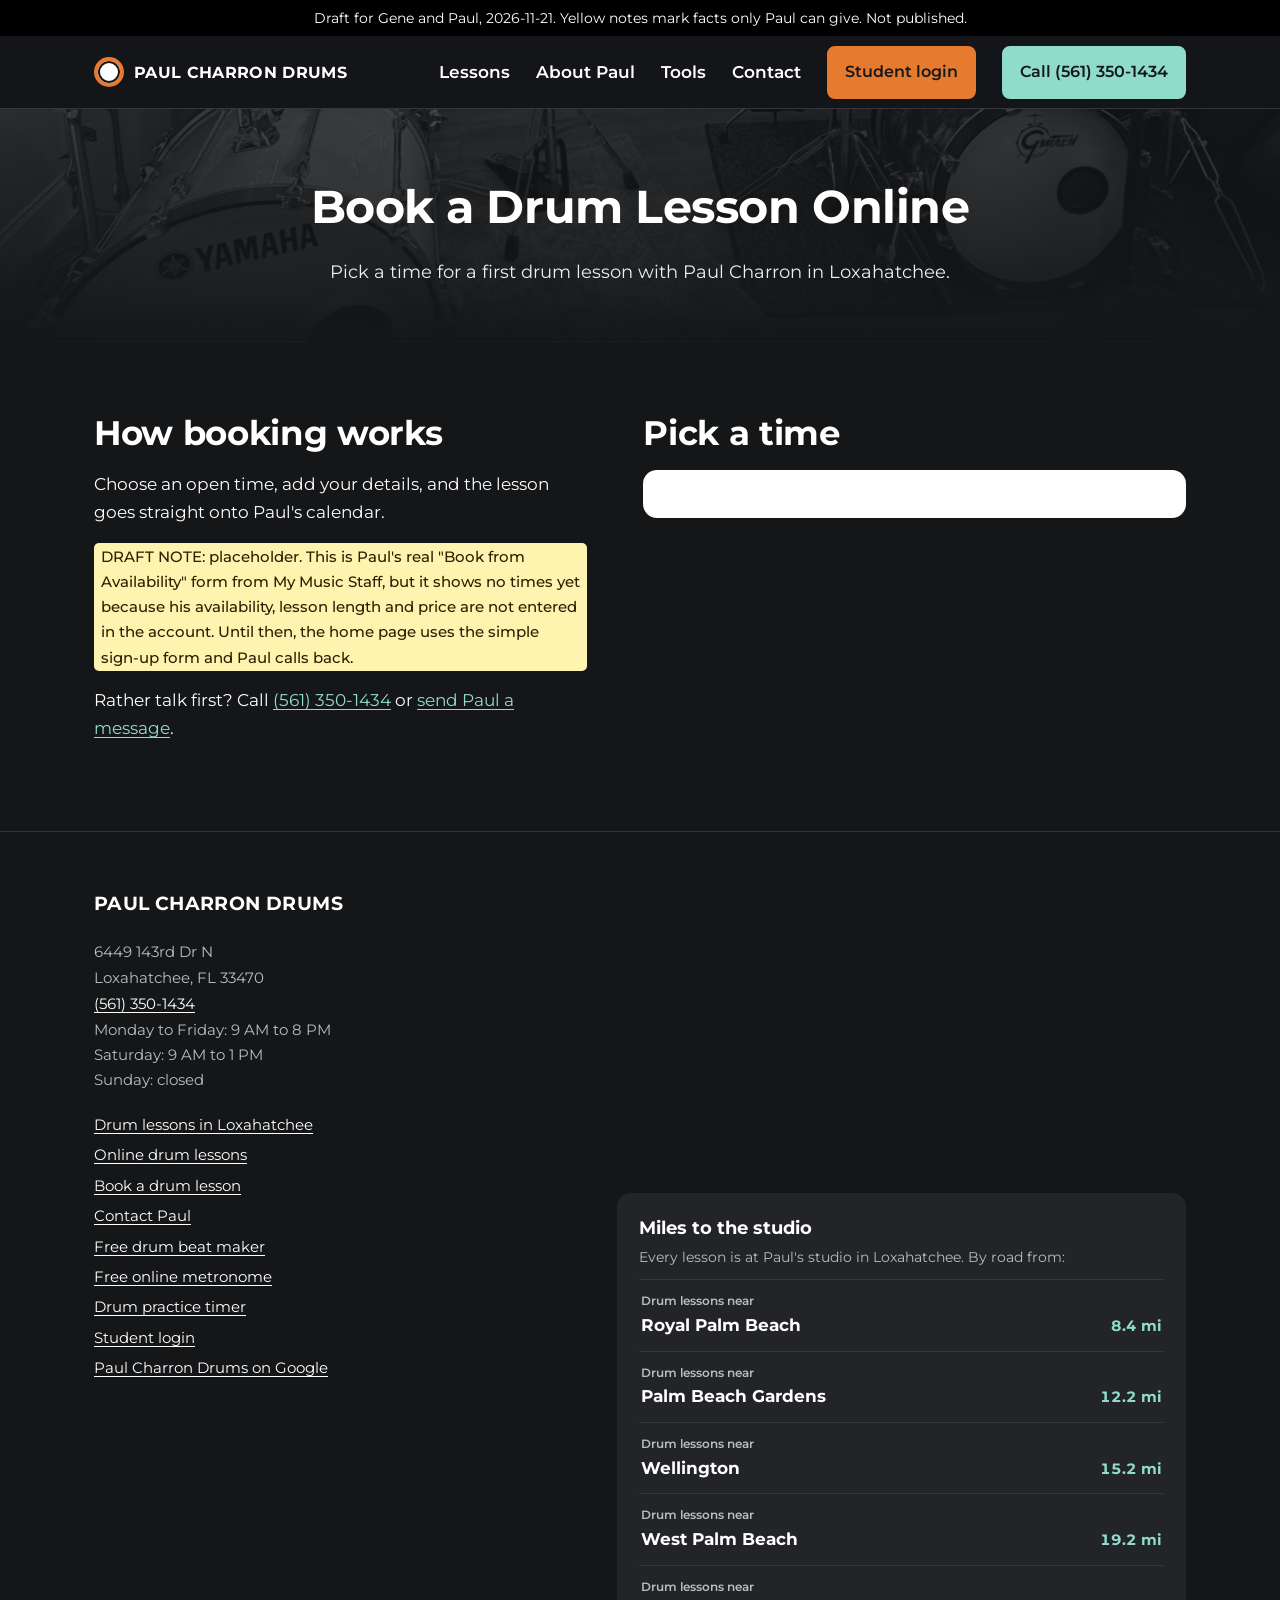
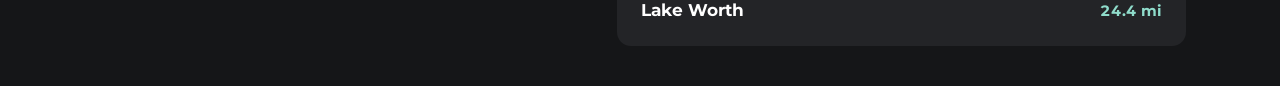
==== book.html @ b133521c "Plain lessons section and steps: no glow, flat icons, thin dividers Co-Authored-By: Claude Fable 5.2" ====
<!doctype html>
<html lang="en">
<head>
<meta charset="utf-8">
<meta name="viewport" content="width=device-width, initial-scale=1">
<!-- DRAFT: remove this noindex line when the page is approved and published -->
<meta name="robots" content="noindex, nofollow">
<title>Book a Drum Lesson Online | Paul Charron Drums</title>
<meta name="description" content="Book a first drum lesson with Paul Charron in Loxahatchee, FL.">
<link rel="preconnect" href="https://fonts.googleapis.com">
<link rel="preconnect" href="https://fonts.gstatic.com" crossorigin>
<link href="https://fonts.googleapis.com/css2?family=Montserrat:wght@400;500;600;700&display=swap" rel="stylesheet">
<link rel="stylesheet" href="styles.css?v=40">
</head>
<body>

<div class="draft-bar">Draft for Gene and Paul, 2026-11-21. Yellow notes mark facts only Paul can give. Not published.</div>

<a class="skip" href="#top">Skip to the page content</a>

<header class="site-header">
  <div class="wrap">
    <a class="brand" href="index.html">Paul Charron Drums</a>
    <button class="menu-toggle" type="button" aria-expanded="false" aria-controls="site-nav">Menu</button>
    <nav class="nav" id="site-nav" aria-label="Main">
      <a href="index.html#lessons">Lessons</a>
      <a href="index.html#about">About Paul</a>
      <a href="index.html#tools">Tools</a>
      <a href="contact.html">Contact</a>
      <a class="btn small login" href="student-login.html">Student login</a>
      <a class="btn small" href="tel:+15613501434">Call (561) 350-1434</a>
    </nav>
  </div>
</header>

<main id="top">

<section class="page-head">
  <div class="wrap">
    <h1>Book a Drum Lesson Online</h1>
    <p>Pick a time for a first drum lesson with Paul Charron in Loxahatchee.</p>
  </div>
</section>

<section>
  <div class="wrap two-col">
    <div>
      <h2>How booking works</h2>
      <p>Choose an open time, add your details, and the lesson goes straight onto Paul's calendar.</p>
      <p class="needs">DRAFT NOTE: placeholder. This is Paul's real "Book from Availability" form from My Music Staff, but it shows no times yet because his availability, lesson length and price are not entered in the account. Until then, the home page uses the simple sign-up form and Paul calls back.</p>
      <p>Rather talk first? Call <a href="tel:+15613501434">(561) 350-1434</a> or <a href="contact.html">send Paul a message</a>.</p>
    </div>
    <div>
      <h2>Pick a time</h2>
      <div class="panel">
        <script src="https://app.mymusicstaff.com/Widget/v4/Widget.ashx?settings=eyJTY2hvb2xJRCI6InNjaF9rdFpKaiIsIldlYnNpdGVJRCI6Indic190eWhKYiIsIldlYnNpdGVCbG9ja0lEIjoid2JiX3psV3lISjIifQ=="></script>
      </div>
    </div>
  </div>
</section>

</main>

<footer class="site-footer">
  <div class="wrap">
    <div>
      <p class="footer-brand">Paul Charron Drums</p>
      <address>
        6449 143rd Dr N<br>
        Loxahatchee, FL 33470<br>
        <a href="tel:+15613501434">(561) 350-1434</a>
      </address>
      <p>Monday to Friday: 9 AM to 8 PM<br>Saturday: 9 AM to 1 PM<br>Sunday: closed</p>
      <ul class="footer-links">
        <li><a href="index.html">Drum lessons in Loxahatchee</a></li>
        <li><a href="online-drum-lessons.html">Online drum lessons</a></li>
        <li><a href="index.html#book">Book a drum lesson</a></li>
        <li><a href="contact.html">Contact Paul</a></li>
        <li><a href="drum-beat-maker.html">Free drum beat maker</a></li>
        <li><a href="metronome.html">Free online metronome</a></li>
        <li><a href="practice-timer.html">Drum practice timer</a></li>
        <li><a href="student-login.html">Student login</a></li>
        <li><a href="https://www.google.com/maps/place/?q=place_id:ChIJOVCGmioh2YgREIuvyYdA8Hk">Paul Charron Drums on Google</a></li>
      </ul>
    </div>
    <div>
      <iframe title="Map showing Paul Charron Drums in Loxahatchee, FL" loading="lazy"
              src="https://www.google.com/maps?q=Paul+Charron+Drums+6449+143rd+Dr+N+Loxahatchee+FL+33470&output=embed"></iframe>
      <div class="miles-board">
        <p class="miles-head">Miles to the studio</p>
        <p class="miles-sub">Every lesson is at Paul's studio in Loxahatchee. By road from:</p>
        <ul>
          <li><a href="drum-lessons-royal-palm-beach-fl.html"><span class="pre">Drum lessons near</span><strong>Royal Palm Beach</strong><em>8.4 mi</em></a></li>
          <li><a href="drum-lessons-palm-beach-gardens-fl.html"><span class="pre">Drum lessons near</span><strong>Palm Beach Gardens</strong><em>12.2 mi</em></a></li>
          <li><a href="drum-lessons-wellington-fl.html"><span class="pre">Drum lessons near</span><strong>Wellington</strong><em>15.2 mi</em></a></li>
          <li><a href="drum-lessons-west-palm-beach-fl.html"><span class="pre">Drum lessons near</span><strong>West Palm Beach</strong><em>19.2 mi</em></a></li>
          <li><a href="drum-lessons-lake-worth-fl.html"><span class="pre">Drum lessons near</span><strong>Lake Worth</strong><em>24.4 mi</em></a></li>
        </ul>
      </div>
    </div>
  </div>
</footer>

<div class="mobile-bar">
  <a href="tel:+15613501434">Call</a>
  <a href="sms:+15613501434?&body=Hi%20Paul%2C%20I%27d%20like%20to%20book%20a%20drum%20lesson.">Text</a>
  <a class="primary" href="index.html#book">Book</a>
</div>

<script src="site.js?v=3"></script>
</body>
</html>
---- styles.css ----
/* Paul Charron Drums. Look 4, 2026-11-21: modeled on the style of mikeslessons.com, which Paul likes.
   Dark charcoal page, white Montserrat type, centered hero over a faded black and white photo,
   teal rounded buttons, a white-framed photo, dark cards and white inset panels.
   Style only: no text, logo, icon or image is taken from that site.
   Earlier looks: styles-nashville-2026-11-21.css, styles-seafoam-2026-11-21.css. */

:root {
  --bg: #151618;
  --panel: #1c1d20;
  --card: #232427;
  --line: #34363b;
  --text: #ffffff;
  --muted: #b9bcc2;
  --teal: #1f8570;
  --teal-bright: #35b497;
  --teal-dark: #176a59;
  --blue: #2f6fdd;
  --amber: #e2a829;
  --ink: #16181b;
  --needs: #fff3b0;
  --wrap: 1140px;
  --font: "Montserrat", "Segoe UI", system-ui, sans-serif;
  --check: url("data:image/svg+xml,%3Csvg xmlns='http://www.w3.org/2000/svg' width='22' height='22' viewBox='0 0 22 22'%3E%3Ccircle cx='11' cy='11' r='11' fill='%2335b497'/%3E%3Cpath d='M6 11.4l3.2 3.2L16 7.8' fill='none' stroke='%23fff' stroke-width='2.4' stroke-linecap='round' stroke-linejoin='round'/%3E%3C/svg%3E");
  --star: url("data:image/svg+xml,%3Csvg xmlns='http://www.w3.org/2000/svg' width='22' height='20' viewBox='0 0 22 20'%3E%3Cpath fill='%23e2a829' d='M11 .8l3.1 6.4 6.9 1-5 4.9 1.2 7L11 16.8l-6.2 3.3L6 13.1 1 8.2l6.9-1z'/%3E%3C/svg%3E");
}

* { box-sizing: border-box; }

html { scroll-behavior: smooth; }
@media (prefers-reduced-motion: reduce) { html { scroll-behavior: auto; } }

body {
  margin: 0;
  background: var(--bg);
  color: var(--text);
  font-family: var(--font);
  font-size: 17px;
  line-height: 1.65;
}

::selection { background: var(--teal-bright); color: var(--ink); }

img { max-width: 100%; height: auto; display: block; }

a { color: var(--teal-bright); text-underline-offset: 0.18em; }
a:hover { color: #fff; }

h1, h2, h3 { font-family: var(--font); font-weight: 700; line-height: 1.15; margin: 0 0 0.5em; letter-spacing: -0.01em; text-wrap: balance; }
h1 { font-size: clamp(2.2rem, 5.4vw, 3.6rem); }
h1 span { display: inline; }
h2 { font-size: clamp(1.6rem, 3.2vw, 2.1rem); }
h3 { font-size: 1.25rem; }

p { margin: 0 0 1em; }

.wrap { max-width: var(--wrap); margin: 0 auto; padding: 0 24px; }

section { padding: 72px 0; }
section > .wrap > h2 { text-align: center; }

.draft-bar { background: #000; color: #fff; font-size: 0.85rem; padding: 7px 20px; text-align: center; }

.needs {
  background: var(--needs);
  color: #2a2200;
  padding: 1px 7px;
  border-radius: 5px;
  font-size: 0.9em;
  font-weight: 500;
}

/* Header */
.site-header { background: rgba(21, 22, 24, 0.96); position: sticky; top: 0; z-index: 10; border-bottom: 1px solid var(--line); }
.site-header .wrap { display: flex; align-items: center; justify-content: space-between; gap: 16px; min-height: 72px; }
.brand { font-weight: 700; font-size: 1.2rem; letter-spacing: 0.02em; text-transform: uppercase; color: #fff; text-decoration: none; display: inline-flex; align-items: center; gap: 10px; }
.brand::before {
  content: "";
  width: 22px;
  height: 22px;
  flex: none;
  background: radial-gradient(circle, #fff 0 2.6px, transparent 3px) 0 0 / 8px 8px;
}
.brand:hover { color: #fff; }
.nav { display: flex; gap: 22px; align-items: center; }
.nav a { color: #fff; text-decoration: none; font-weight: 600; font-size: 0.95rem; }
.nav a:not(.btn):hover { color: var(--teal-bright); }
.nav a, .brand { white-space: nowrap; }

.btn {
  display: inline-block;
  background: var(--teal);
  color: #fff;
  font-family: var(--font);
  font-weight: 700;
  text-decoration: none;
  padding: 15px 30px;
  border-radius: 999px;
  border: 2px solid var(--teal);
  font-size: 1rem;
  cursor: pointer;
  transition: background 0.15s, border-color 0.15s, color 0.15s;
}
.btn:hover { background: var(--teal-dark); border-color: var(--teal-dark); color: #fff; }
.btn.ghost { background: transparent; border-color: #fff; color: #fff; }
.btn.ghost:hover { background: #fff; color: var(--ink); }
.btn.small { padding: 10px 20px; font-size: 0.92rem; }
.nav a.btn { border-radius: 8px; }

/* Hero: centered, over a faded black and white photo of the lesson room */
.hero, .page-head {
  background-color: var(--bg);
  background-image:
    linear-gradient(rgba(21, 22, 24, 0.8), rgba(21, 22, 24, 0.9) 60%, var(--bg)),
    url("img/drum-studio-two-kits-loxahatchee-1400.webp");
  background-size: cover;
  background-position: center;
  background-blend-mode: normal, luminosity;
  text-align: center;
}
.hero { padding: 72px 0 0; }
.hero .wrap { display: grid; grid-template-columns: 1fr; justify-items: center; }
.hero h1 { max-width: 14em; margin-inline: auto; }
.hero p.lead { font-size: 1.12rem; max-width: 40em; margin: 0 auto; color: #eceef1; }
.hero-badges {
  list-style: none;
  display: inline-flex;
  flex-wrap: wrap;
  justify-content: center;
  gap: 6px 26px;
  margin: 28px auto 0;
  padding: 12px 28px;
  border: 1px solid var(--teal-bright);
  border-radius: 999px;
  background: rgba(31, 133, 112, 0.14);
  font-size: 0.95rem;
  font-weight: 600;
}
.hero-badges li { display: inline-flex; align-items: center; gap: 8px; }
.hero-badges li::before { content: ""; width: 18px; height: 18px; background: var(--check) center / contain no-repeat; flex: none; }
.hero-actions { display: flex; flex-wrap: wrap; justify-content: center; gap: 12px; margin: 30px 0 14px; }
.hero-note { font-size: 0.95rem; margin: 0; color: var(--muted); }
.hero-photo { position: relative; margin: 48px auto 0; width: min(100%, 940px); }
.hero-photo img {
  width: 100%;
  aspect-ratio: 16 / 9;
  object-fit: cover;
  object-position: center 50%;
  border: 6px solid #fff;
  border-radius: 18px;
}
.hero-review {
  position: absolute;
  right: -40px;
  bottom: -30px;
  max-width: 330px;
  text-align: left;
  background: var(--card);
  border: 3px solid #fff;
  border-radius: 16px;
  padding: 16px 18px;
  font-size: 0.92rem;
  line-height: 1.5;
}
.hero-review p { margin: 8px 0; }

.stars { font-size: 0; width: 110px; height: 20px; background: var(--star) repeat-x; }
.who { color: var(--muted); font-size: 0.88rem; font-weight: 600; }

/* Answer block */
.answer { padding-top: 110px; }
.answer .wrap { display: grid; grid-template-columns: 1.05fr 1fr; gap: 56px; align-items: start; }
.answer h2 { text-align: left; }
.answer ul { margin: 0; padding: 0; list-style: none; }
.answer li { padding: 10px 0 10px 36px; background: var(--check) 0 13px / 22px 22px no-repeat; }

/* Beat machine, framed like a screen */
.beat .wrap { display: grid; grid-template-columns: 0.8fr 1.5fr; gap: 56px; align-items: center; }
.beat h2 { text-align: left; }
.beat .wrap > div:last-child { background: var(--card); border: 4px solid #fff; border-radius: 16px; padding: 26px; }
.beat-rows { display: grid; gap: 10px; }
.beat-row { display: grid; grid-template-columns: 66px 1fr; align-items: center; gap: 12px; }
.beat-row > span { font-weight: 600; font-size: 0.9rem; }
.beat-steps { display: grid; grid-template-columns: repeat(16, 1fr); gap: 5px; }
.beat-steps button { height: 46px; border: 0; border-radius: 6px; background: rgba(255, 255, 255, 0.09); cursor: pointer; padding: 0; }
.beat-steps button:nth-child(4n + 1) { background: rgba(255, 255, 255, 0.2); }
.beat-steps button:hover { background: rgba(255, 255, 255, 0.32); }
.beat-row[data-voice="hat"] button[aria-pressed="true"] { background: var(--amber); }
.beat-row[data-voice="snare"] button[aria-pressed="true"] { background: var(--teal-bright); }
.beat-row[data-voice="kick"] button[aria-pressed="true"] { background: #5b8def; }
.beat-steps button.now { box-shadow: 0 0 0 3px #fff; }
.beat-steps button:focus-visible { outline: 3px solid #fff; outline-offset: 2px; }
.beat-controls { display: flex; flex-wrap: wrap; align-items: center; gap: 18px; margin-top: 20px; }
.beat-controls .btn { min-width: 120px; }
.beat-controls label { display: flex; align-items: center; gap: 10px; font-weight: 600; font-size: 0.95rem; }
.beat-controls input[type="range"] { accent-color: var(--teal-bright); width: 150px; }
.beat-controls output { font-variant-numeric: tabular-nums; min-width: 4.5em; }

/* Two ways: dark cards */
.ways { display: grid; grid-template-columns: 1fr 1fr; gap: 24px; margin-top: 36px; }
.way { background: var(--card); border-radius: 12px; padding: 28px; display: flex; flex-direction: column; align-items: flex-start; }
.way img { border-radius: 10px; aspect-ratio: 16 / 9; object-fit: cover; object-position: center 62%; width: 100%; margin-bottom: 22px; }
.way .btn { margin-top: auto; }
.way.online .btn { margin-top: 12px; }

/* Steps: outlined number tiles */
.steps { list-style: none; padding: 0; margin: 40px 0 0; display: grid; grid-template-columns: repeat(3, 1fr); gap: 40px; counter-reset: step; }
.steps li { counter-increment: step; }
.steps li::before {
  content: counter(step);
  display: grid;
  place-items: center;
  width: 68px;
  height: 68px;
  border: 2px solid #5b8def;
  border-radius: 12px;
  background: rgba(91, 141, 239, 0.12);
  font-weight: 700;
  font-size: 1.7rem;
  margin-bottom: 22px;
}
.steps li:nth-child(2)::before { border-color: var(--teal-bright); background: rgba(53, 180, 151, 0.12); }
.steps li:nth-child(3)::before { border-color: var(--amber); background: rgba(226, 168, 41, 0.12); }
.steps h3 { font-weight: 500; font-size: 1.4rem; }
.steps p { color: #dfe1e5; font-size: 0.98rem; }

/* Studio and booking: white inset panels */
.studio, .book { padding: 24px; }
.studio > .wrap, .book > .wrap {
  max-width: 1320px;
  background: #fff;
  color: var(--ink);
  border-radius: 14px;
  padding: 64px 56px;
}
.studio a, .book a { color: var(--teal-dark); }
.studio a:hover, .book a:hover { color: var(--ink); }
.studio-grid { display: grid; grid-template-columns: 0.9fr 1.2fr; gap: 56px; align-items: start; }
.studio h2, .book h2 { font-weight: 500; font-size: clamp(1.8rem, 3.4vw, 2.4rem); }
.photo-row { display: grid; grid-template-columns: 1fr 1fr; gap: 14px; }
.photo-row img { border-radius: 14px; aspect-ratio: 3 / 4; object-fit: cover; width: 100%; }
.photo-row img.wide { grid-column: 1 / -1; aspect-ratio: 16 / 11; object-position: center 60%; }

.book .wrap { display: grid; grid-template-columns: 1fr 1fr; gap: 56px; align-items: start; }
.book a.btn { color: #fff; }
.book-form { background: #fff; color: var(--ink); border: 2px solid var(--ink); border-radius: 12px; padding: 22px; }
.form-note { font-size: 0.9rem; color: #555; margin-top: 12px; }

/* About */
.about .wrap { max-width: 860px; }
.about h2 { text-align: center; }
.about p { color: #eceef1; }
blockquote { margin: 26px 0; padding: 26px 28px; background: var(--card); border: 3px solid #fff; border-radius: 16px; font-size: 1.08rem; line-height: 1.55; }
blockquote footer { color: var(--muted); font-size: 0.9rem; font-weight: 600; margin-top: 12px; }

/* Reviews */
.review-grid { columns: 3; column-gap: 22px; margin: 36px 0 28px; }
.review { break-inside: avoid; background: var(--card); border-radius: 12px; padding: 24px; margin: 0 0 22px; font-size: 0.98rem; }
.review p { margin: 12px 0 14px; }
.reviews .wrap > p { text-align: center; }
/* Sliding reviews (Gene, 2026-11-22): swipe, arrow buttons, slow auto-advance when motion is allowed */
.review-slider { display: flex; gap: 22px; overflow-x: auto; scroll-snap-type: x mandatory; margin: 36px 0 18px; padding: 2px 2px 6px; scrollbar-width: none; overscroll-behavior-x: contain; }
.review-slider::-webkit-scrollbar { display: none; }
.review-slider:focus-visible { outline: 2px solid var(--teal); outline-offset: 4px; border-radius: 12px; }
.review-slider .review { flex: 0 0 calc((100% - 44px) / 3); scroll-snap-align: start; margin: 0; }
.slider-nav { display: flex; justify-content: center; gap: 12px; margin: 0 0 22px; }
.slider-btn { width: 46px; height: 46px; border-radius: 50%; border: 2px solid var(--teal); background: transparent; color: var(--teal); cursor: pointer; display: grid; place-items: center; padding: 0; }
.slider-btn svg { width: 22px; height: 22px; fill: none; stroke: currentColor; stroke-width: 2.6; stroke-linecap: round; stroke-linejoin: round; }
.slider-btn:hover, .slider-btn:focus-visible { background: var(--teal); color: var(--ink); }
@media (max-width: 1000px) { .review-slider .review { flex-basis: calc((100% - 22px) / 2); } }
@media (max-width: 640px) { .review-slider { gap: 14px; } .review-slider .review { flex-basis: 86%; } }
.two-col > div > .review, .wrap > .review { max-width: 760px; }

/* FAQ: a dark panel of cards */
.faq .wrap { max-width: 1040px; background: var(--panel); border-radius: 14px; padding: 36px 28px; }
.faq h2 { font-size: 1.25rem; margin-bottom: 22px; }
details { background: var(--card); border-radius: 10px; padding: 0 22px; margin-bottom: 12px; }
summary { font-weight: 700; font-size: 1.02rem; cursor: pointer; padding: 18px 40px 18px 0; list-style: none; position: relative; }
summary::-webkit-details-marker { display: none; }
summary::before, summary::after { content: ""; position: absolute; right: 2px; top: 50%; width: 16px; height: 3px; margin-top: -1px; background: var(--teal-bright); border-radius: 2px; }
summary::after { transform: rotate(90deg); }
details[open] summary::after { transform: none; }
details p { margin: 0; padding: 0 0 18px; color: #dfe1e5; font-size: 0.96rem; }

/* Areas */
#areas .wrap > p { text-align: center; color: var(--muted); }
.area-links { list-style: none; padding: 0; margin: 30px auto 0; max-width: 860px; display: grid; gap: 12px; }
.area-links a {
  display: flex;
  justify-content: space-between;
  align-items: baseline;
  gap: 20px;
  padding: 18px 22px;
  background: var(--card);
  border-radius: 10px;
  color: #fff;
  font-weight: 700;
  font-size: 1.08rem;
  text-decoration: none;
}
.area-links a span { font-weight: 500; font-size: 0.95rem; color: var(--muted); white-space: nowrap; font-variant-numeric: tabular-nums; }
.area-links a:hover { background: var(--teal); }
.area-links a:hover span { color: #fff; }

/* Footer */
.site-footer { background: var(--bg); color: var(--muted); padding: 56px 0 40px; font-size: 0.95rem; border-top: 1px solid var(--line); }
.site-footer .wrap { display: grid; grid-template-columns: 1fr 1.2fr; gap: 48px; }
.site-footer a { color: #fff; }
.site-footer a:hover { color: var(--teal-bright); }
.site-footer iframe { width: 100%; height: 280px; border: 0; border-radius: 14px; filter: grayscale(0.7) contrast(1.05); }
.site-footer address { font-style: normal; line-height: 1.7; }
.footer-brand { font-weight: 700; text-transform: uppercase; letter-spacing: 0.02em; color: #fff; font-size: 1.2rem; }
.footer-links { list-style: none; padding: 0; margin: 18px 0 0; line-height: 2; }

/* Skip link, focus, menu button */
.skip { position: absolute; left: -9999px; top: 0; background: #fff; color: var(--ink); padding: 10px 16px; z-index: 30; }
.skip:focus { left: 8px; top: 8px; color: var(--ink); }
a:focus-visible, button:focus-visible, summary:focus-visible, input:focus-visible { outline: 3px solid var(--teal-bright); outline-offset: 3px; }
.studio a:focus-visible, .book a:focus-visible { outline-color: var(--ink); }
.menu-toggle { display: none; font: inherit; font-weight: 700; font-size: 0.92rem; background: transparent; color: #fff; border: 2px solid #fff; border-radius: 8px; padding: 8px 16px; cursor: pointer; }
.mobile-bar { display: none; }

/* Inner pages */
.page-head { padding: 72px 0 56px; }
.page-head h1 { max-width: 16em; margin-inline: auto; }
.page-head p { font-size: 1.12rem; max-width: 38em; margin: 0 auto; color: #eceef1; }
.two-col { display: grid; grid-template-columns: 1fr 1.1fr; gap: 56px; align-items: start; }
.two-col h2 { text-align: left; }
.panel { background: #fff; color: var(--ink); border-radius: 14px; padding: 24px; }
.contact-list { list-style: none; padding: 0; margin: 0 0 1em; }
.contact-list li { padding: 14px 0; border-bottom: 1px solid var(--line); }
.contact-list strong { display: block; }

@media (max-width: 1140px) {
  .menu-toggle { display: inline-block; }
  .nav {
    display: none;
    position: absolute;
    left: 0; right: 0; top: 100%;
    background: var(--bg);
    border-bottom: 1px solid var(--line);
    flex-direction: column;
    align-items: stretch;
    gap: 0;
    padding: 4px 24px 24px;
  }
  .nav.open { display: flex; }
  .nav a:not(.btn) { padding: 15px 0; border-bottom: 1px solid var(--line); font-size: 1.05rem; }
  .nav a.btn { margin-top: 18px; text-align: center; }
  .hero-review { right: 12px; bottom: 12px; }
}

@media (max-width: 860px) {
  body { font-size: 16px; padding-bottom: 60px; }
  section { padding: 52px 0; }
  .wrap { padding: 0 18px; }
  .brand { font-size: 0.95rem; }
  .site-header .wrap { min-height: 60px; }
  .hero { padding: 40px 0 0; }
  .page-head { padding: 44px 0 36px; }
  .hero-badges { border-radius: 16px; flex-direction: column; align-items: flex-start; padding: 14px 20px; }
  .hero-photo { margin-top: 32px; }
  .hero-photo img { aspect-ratio: 4 / 3; border-width: 4px; }
  .hero-review { position: static; max-width: none; margin-top: 14px; }
  .answer { padding-top: 52px; }
  .answer .wrap, .beat .wrap, .studio-grid, .book .wrap, .site-footer .wrap, .two-col { grid-template-columns: 1fr; gap: 28px; }
  .beat .wrap > div:last-child { padding: 14px; }
  .ways, .steps { grid-template-columns: 1fr; }
  .steps { gap: 28px; }
  .review-grid { columns: 1; }
  .beat-row { grid-template-columns: 1fr; gap: 4px; }
  .beat-steps { gap: 3px; }
  .studio, .book { padding: 12px; }
  .studio > .wrap, .book > .wrap { padding: 32px 18px; }
  .faq .wrap { padding: 24px 14px; margin: 0 12px; }
  blockquote { padding: 20px; }
  .book-form, .panel { padding: 6px; }
  .area-links a { flex-direction: column; gap: 2px; }
  .mobile-bar { display: grid; grid-template-columns: 1fr 1fr; position: fixed; left: 0; right: 0; bottom: 0; z-index: 20; background: var(--card); border-top: 1px solid var(--line); }
  .mobile-bar a { padding: 17px 8px; text-align: center; font-weight: 700; font-size: 0.95rem; text-decoration: none; color: #fff; }
  .mobile-bar a.primary { background: var(--teal); color: #fff; }
}

/* Glowing outlined tiles (the four-feature row and the step numbers) and the blue login button */
.features-grid { display: grid; grid-template-columns: repeat(4, 1fr); gap: 44px; margin-top: 56px; }
.feature { --c: #54afff; --g1: rgba(104, 26, 199, 0.6); --g2: rgba(26, 108, 250, 0.4); }
.feature:nth-child(2) { --c: #37c3a2; --g1: rgba(26, 199, 141, 0.6); --g2: rgba(47, 182, 255, 0.4); }
.feature:nth-child(3) { --c: #f2c063; --g1: rgba(199, 176, 26, 0.6); --g2: rgba(255, 165, 129, 0.4); }
.feature:nth-child(4) { --c: #ff4c6a; --g1: rgba(199, 26, 118, 0.6); --g2: rgba(208, 121, 255, 0.4); }
.tile {
  width: 100px;
  height: 100px;
  display: grid;
  place-items: center;
  background: var(--bg);
  border: 3px solid var(--c);
  border-radius: 15px;
  color: var(--c);
  box-shadow: -5px -5px 40px 0 var(--g1), 5px 10px 80px 0 var(--g2);
  margin-bottom: 36px;
}
.tile svg { width: 50px; height: 50px; }
.feature h3 { font-weight: 400; font-size: 1.7rem; margin-bottom: 0.6em; }
.feature p { font-size: 0.95rem; line-height: 1.7; margin: 0; }
.feature p + p { margin-top: 0.8em; }

.steps li { --c: #54afff; --g1: rgba(104, 26, 199, 0.6); --g2: rgba(26, 108, 250, 0.4); }
.steps li:nth-child(2) { --c: #37c3a2; --g1: rgba(26, 199, 141, 0.6); --g2: rgba(47, 182, 255, 0.4); }
.steps li:nth-child(3) { --c: #f2c063; --g1: rgba(199, 176, 26, 0.6); --g2: rgba(255, 165, 129, 0.4); }
.steps li::before,
.steps li:nth-child(2)::before,
.steps li:nth-child(3)::before {
  width: 100px;
  height: 100px;
  border: 3px solid var(--c);
  border-radius: 15px;
  background: var(--bg);
  color: var(--c);
  font-size: 2.4rem;
  box-shadow: -5px -5px 40px 0 var(--g1), 5px 10px 80px 0 var(--g2);
  margin-bottom: 36px;
}

.nav a.btn.login, .btn.login { background: #319cf8; border-color: #319cf8; color: #06213d; }
.nav a.btn.login:hover, .btn.login:hover { background: #6bb8fb; border-color: #6bb8fb; color: #06213d; }

@media (max-width: 1140px) { .nav a.btn.login { margin-top: 18px; } .nav a.btn.login + a.btn { margin-top: 10px; } }
@media (max-width: 860px) {
  .features-grid { grid-template-columns: 1fr 1fr; gap: 40px 24px; }
  .tile, .steps li::before, .steps li:nth-child(2)::before, .steps li:nth-child(3)::before { width: 84px; height: 84px; margin-bottom: 26px; }
  .feature h3 { font-size: 1.35rem; }
}

/* Two nav buttons need a little more room */
.nav { gap: 16px; }
.nav a { font-size: 0.9rem; }
.nav a.btn.small { padding: 9px 14px; font-size: 0.88rem; }
.brand { font-size: 1.1rem; }

/* Stock mood photos (Unsplash): a wide strip on the home page, a faded backdrop behind the town list,
   one photo on the online lessons page */
.photo-strip { padding: 0 24px; }
.photo-strip img { width: 100%; max-width: 1320px; margin: 0 auto; aspect-ratio: 21 / 8; object-fit: cover; object-position: center 55%; border-radius: 14px; }
#areas {
  background:
    linear-gradient(rgba(21, 22, 24, 0.84), rgba(21, 22, 24, 0.93)),
    url("img/stock-sticks-on-drum-head-dark-1600.webp") center / cover;
}
.side-photo { width: 100%; aspect-ratio: 3 / 2; object-fit: cover; border-radius: 14px; margin-bottom: 26px; }
@media (max-width: 860px) { .photo-strip { padding: 0 12px; } .photo-strip img { aspect-ratio: 16 / 9; } }

/* Brand mark: a drum head seen from above (replaces a dot grid that sat too close to the reference site's logo) */
.brand::before {
  width: 22px;
  height: 22px;
  border-radius: 50%;
  background: #fff;
  border: 4px solid var(--teal-bright);
  box-shadow: inset 0 0 0 2px var(--bg);
}

/* Three feature tiles since the Two full kits tile was removed */
.features-grid { grid-template-columns: repeat(3, 1fr); max-width: 980px; margin-inline: auto; }
@media (max-width: 860px) { .features-grid { grid-template-columns: 1fr; } }

/* Paul's own colors (2026-11-21): seafoam from his Yamaha kit, orange from its wood hoops, brass from the cymbals.
   Replaces the teal that matched the reference site. The blue Student login button stays (Gene asked for it). */
:root {
  --teal: #8fdccb;
  --teal-bright: #8fdccb;
  --teal-dark: #b9eee2;
  --hoop: #e67a2e;
  --brass: #e9bb4f;
  --check: url("data:image/svg+xml,%3Csvg xmlns='http://www.w3.org/2000/svg' width='22' height='22' viewBox='0 0 22 22'%3E%3Ccircle cx='11' cy='11' r='11' fill='%238fdccb'/%3E%3Cpath d='M6 11.4l3.2 3.2L16 7.8' fill='none' stroke='%2316181b' stroke-width='2.4' stroke-linecap='round' stroke-linejoin='round'/%3E%3C/svg%3E");
}
.btn, .book a.btn, .mobile-bar a.primary { color: var(--ink); }
.btn:hover { color: var(--ink); }
.btn.ghost { color: #fff; }
.btn.ghost:hover { color: var(--ink); }
.hero-badges { background: rgba(143, 220, 203, 0.12); }
.area-links a:hover { color: var(--ink); }
.area-links a:hover span { color: var(--ink); }
.studio a, .book a { color: #176a59; }
.book a.btn { color: var(--ink); }
.brand::before { border-color: var(--hoop); }
summary::before, summary::after { background: var(--hoop); }
.beat-row[data-voice="hat"] button[aria-pressed="true"] { background: var(--brass); }
.beat-row[data-voice="snare"] button[aria-pressed="true"] { background: var(--teal); }
.beat-row[data-voice="kick"] button[aria-pressed="true"] { background: var(--hoop); }
.beat-controls input[type="range"] { accent-color: var(--hoop); }

.feature, .steps li { --c: #8fdccb; --g1: rgba(143, 220, 203, 0.5); --g2: rgba(31, 122, 109, 0.45); }
.feature:nth-child(2), .steps li:nth-child(2) { --c: #e67a2e; --g1: rgba(230, 122, 46, 0.55); --g2: rgba(180, 70, 10, 0.4); }
.feature:nth-child(3), .steps li:nth-child(3) { --c: #e9bb4f; --g1: rgba(233, 187, 79, 0.5); --g2: rgba(160, 110, 10, 0.4); }
.nav a.btn, .nav a.btn:hover { color: var(--ink); }

/* Student login button in the orange of the Yamaha wood hoops (was the reference blue) */
.nav a.btn.login, .btn.login { background: var(--hoop); border-color: var(--hoop); color: var(--ink); }
.nav a.btn.login:hover, .btn.login:hover { background: #f29a5a; border-color: #f29a5a; color: var(--ink); }

/* Text-to-book: a third button in the phone bar */
@media (max-width: 860px) { .mobile-bar { grid-template-columns: 1fr 1fr 1.3fr; } .mobile-bar a + a { border-left: 1px solid var(--line); } }

/* ---------- Practice tools: metronome and practice timer ---------- */
.tool { padding-top: 24px; }
.tool-panel {
  background: var(--card);
  border: 4px solid #fff;
  border-radius: 18px;
  padding: 36px;
  display: grid;
  grid-template-columns: minmax(260px, 380px) 1fr;
  gap: 48px;
  align-items: center;
}
.metro-dial, .pt-clock { position: relative; width: 100%; aspect-ratio: 1; }
.metro-dial {
  border-radius: 50%;
  border: 10px solid var(--hoop);
  background: radial-gradient(circle at 50% 42%, #2c2e33, #17181b 70%);
  box-shadow: inset 0 0 0 4px var(--bg), inset 0 0 0 7px #3a3d43, 0 0 60px rgba(230, 122, 46, 0.18);
  transition: box-shadow 0.08s;
}
.metro-dial.hit { box-shadow: inset 0 0 0 4px var(--bg), inset 0 0 0 7px #3a3d43, 0 0 80px rgba(143, 220, 203, 0.45); }
#metro-dots { position: absolute; inset: 0; }
.metro-dot {
  position: absolute;
  width: 9%;
  aspect-ratio: 1;
  border-radius: 50%;
  transform: translate(-50%, -50%);
  background: #3d4046;
  border: 2px solid #55585f;
}
.metro-dot.first { border-color: var(--brass); }
.metro-dot.on { background: var(--teal); border-color: var(--teal); box-shadow: 0 0 22px rgba(143, 220, 203, 0.9); }
.metro-dot.first.on { background: var(--brass); border-color: var(--brass); box-shadow: 0 0 24px rgba(233, 187, 79, 0.95); }
.metro-readout, .pt-readout {
  position: absolute;
  inset: 0;
  display: grid;
  place-content: center;
  justify-items: center;
  text-align: center;
  gap: 2px;
}
.metro-readout output { font-size: clamp(3.4rem, 9vw, 5.4rem); font-weight: 700; line-height: 1; font-variant-numeric: tabular-nums; }
.metro-readout span { font-size: 0.85rem; color: var(--muted); font-weight: 600; }
.metro-readout em { font-style: normal; color: var(--teal); font-weight: 600; margin-top: 6px; }
.metro-controls, .pt-controls { display: grid; gap: 22px; }
.metro-tempo { display: grid; grid-template-columns: auto auto 1fr auto auto; gap: 8px; align-items: center; }
.metro-tempo input[type="range"] { width: 100%; accent-color: var(--teal); height: 32px; }
.round {
  width: 46px;
  height: 46px;
  border-radius: 50%;
  border: 2px solid var(--line);
  background: transparent;
  color: #fff;
  font: inherit;
  font-weight: 700;
  font-size: 0.9rem;
  cursor: pointer;
}
.round:hover { border-color: var(--teal); color: var(--teal); }
.metro-main { display: flex; flex-wrap: wrap; gap: 12px; }
.metro-main .btn { min-width: 132px; text-align: center; }
#metro-start, #pt-start { min-width: 170px; }
.metro-presets { display: flex; flex-wrap: wrap; gap: 8px; }
.metro-presets button {
  background: transparent;
  border: 2px solid var(--line);
  color: #fff;
  border-radius: 999px;
  padding: 8px 16px;
  font: inherit;
  font-weight: 600;
  font-size: 0.92rem;
  cursor: pointer;
  font-variant-numeric: tabular-nums;
}
.metro-presets button:hover { border-color: var(--hoop); color: var(--hoop); }
.tool-fields { display: flex; flex-wrap: wrap; gap: 14px 22px; align-items: center; font-size: 0.95rem; font-weight: 600; }
.tool-fields label { display: inline-flex; align-items: center; gap: 8px; }
.tool-fields select, .pt-rows input {
  background: var(--bg);
  color: #fff;
  border: 2px solid var(--line);
  border-radius: 8px;
  padding: 8px 10px;
  font: inherit;
}
.tool-fields input[type="checkbox"] { width: 20px; height: 20px; accent-color: var(--teal); }
.tool-fields.trainer { border-top: 1px solid var(--line); padding-top: 18px; }

.pt-clock svg { width: 100%; height: 100%; display: block; }
.pt-track { fill: none; stroke: #34363b; stroke-width: 14; }
.pt-ring { fill: none; stroke: var(--teal); stroke-width: 14; stroke-linecap: round; transition: stroke-dashoffset 0.3s linear; }
.pt-readout strong { font-size: 1.1rem; color: var(--hoop); }
.pt-readout output { font-size: clamp(3.2rem, 9vw, 5rem); font-weight: 700; line-height: 1.05; font-variant-numeric: tabular-nums; }
.pt-readout span { font-size: 0.9rem; color: var(--muted); font-weight: 600; }
.pt-rows { list-style: none; margin: 0; padding: 0; display: grid; gap: 8px; }
.pt-rows li { display: grid; grid-template-columns: 1fr 76px auto; gap: 8px; align-items: center; padding: 6px; border-radius: 10px; border: 2px solid transparent; }
.pt-rows li.now { border-color: var(--teal); background: rgba(143, 220, 203, 0.08); }
.pt-rows input { width: 100%; min-width: 0; }
.pt-rows span { color: var(--muted); font-size: 0.9rem; }
.pt-total { margin: 0; color: var(--muted); }
.pt-total strong { color: #fff; }
.pt-done { margin: 0; font-weight: 700; color: var(--brass); min-height: 1.6em; }
@media (prefers-reduced-motion: reduce) { .pt-ring, .metro-dial { transition: none; } }

.tool-cards { display: grid; grid-template-columns: 1fr 1fr; gap: 24px; margin-top: 36px; }
.tool-card { background: var(--card); border-radius: 12px; padding: 28px; text-decoration: none; color: #fff; display: block; border: 2px solid transparent; }
.tool-card:hover { border-color: var(--teal); color: #fff; }
.tool-card h3 { font-size: 1.4rem; margin-bottom: 0.4em; }
.tool-card p { margin: 0 0 14px; color: #dfe1e5; }
.tool-card span { color: var(--teal); font-weight: 700; }
/* Tool card icons (Gene, 2026-11-22) */
.tool-icon { display: block; width: 76px; height: 76px; margin: 4px 0 18px; color: var(--teal); }
.tool-icon .ln { fill: none; stroke: currentColor; stroke-width: 3; stroke-linecap: round; stroke-linejoin: round; }
.tool-icon .off { fill: none; stroke: #54575e; stroke-width: 2; }
.tool-icon .f-teal { fill: var(--teal); }
.tool-icon .f-hoop { fill: var(--hoop, #e67a2e); }
.tool-icon .f-brass { fill: var(--brass, #e9bb4f); }
.tool-icon .s-hoop { stroke: var(--hoop, #e67a2e); }
.tool-icon .arm { transform-origin: 32px 48px; }
@media (prefers-reduced-motion: no-preference) {
  .tool-card:hover .tool-icon .arm { animation: tool-swing 0.9s ease-in-out infinite alternate; }
  .tool-card:hover .tool-icon .step { animation: tool-step 0.8s steps(1) infinite; }
  .tool-card:hover .tool-icon .step.b { animation-delay: 0.2s; }
  .tool-card:hover .tool-icon .step.c { animation-delay: 0.4s; }
  .tool-card:hover .tool-icon .step.d { animation-delay: 0.6s; }
}
@keyframes tool-swing { from { transform: rotate(0deg); } to { transform: rotate(-38deg); } }
@keyframes tool-step { 0%, 24% { opacity: 1; } 25%, 100% { opacity: 0.35; } }
#tools .wrap > p { text-align: center; color: var(--muted); }

@media (max-width: 860px) {
  .tool-panel { grid-template-columns: 1fr; gap: 26px; padding: 20px 16px; }
  .metro-dial, .pt-clock { max-width: 300px; margin: 0 auto; }
  .metro-tempo { grid-template-columns: auto auto auto auto; justify-content: center; }
  .metro-tempo input[type="range"] { grid-column: 1 / -1; grid-row: 1; }
  .metro-main { justify-content: center; }
  .metro-main .btn { flex: 1 1 130px; }
  .metro-presets { justify-content: center; }
  .tool-fields { flex-direction: column; align-items: flex-start; }
  .tool-cards { grid-template-columns: 1fr; }
}

/* Hero backdrop: the two kits only, cropped below the music stands (Gene, 2026-11-21) */
.hero, .page-head {
  background-image:
    linear-gradient(rgba(21, 22, 24, 0.78), rgba(21, 22, 24, 0.88) 60%, var(--bg)),
    url("img/hero-backdrop-drums-2400.webp"); /* rebuilt from the full-size original 2026-11-22, tools/sharpen_hero_backdrop.py */
  background-position: center 35%;
}

/* Phone header: keep the name and Menu button inside the screen */
@media (max-width: 860px) {
  .brand { font-size: 0.9rem; gap: 7px; }
  .brand::before { width: 18px; height: 18px; border-width: 3px; }
  .menu-toggle { padding: 7px 13px; }
}

/* ---------- Drum beat maker ---------- */
.bm-panel { background: var(--card); border: 4px solid #fff; border-radius: 18px; padding: 28px; display: grid; gap: 22px; }
.bm-scroll { overflow-x: auto; padding-bottom: 6px; }
#bm-grid { display: grid; gap: 8px; min-width: 620px; }
.bm-row { display: grid; grid-template-columns: 92px 1fr; gap: 12px; align-items: center; }
.bm-label {
  font: inherit; font-weight: 600; font-size: 0.9rem; text-align: left; color: #fff; cursor: pointer;
  background: var(--bg); border: 2px solid var(--line); border-radius: 8px; padding: 9px 10px;
  position: sticky; left: 0; z-index: 1;
}
.bm-label:hover { border-color: var(--teal); }
.bm-steps { display: grid; grid-template-columns: repeat(16, 1fr); gap: 5px; }
.bm-steps button { height: 44px; border: 0; border-radius: 6px; background: rgba(255, 255, 255, 0.09); cursor: pointer; padding: 0; }
.bm-steps button:nth-child(4n + 1) { background: rgba(255, 255, 255, 0.2); }
.bm-steps button:hover { background: rgba(255, 255, 255, 0.32); }
.bm-row[data-voice="crash"] button[aria-pressed="true"], .bm-row[data-voice="open"] button[aria-pressed="true"], .bm-row[data-voice="hat"] button[aria-pressed="true"] { background: var(--brass); }
.bm-row[data-voice="snare"] button[aria-pressed="true"], .bm-row[data-voice="tom"] button[aria-pressed="true"] { background: var(--teal); }
.bm-row[data-voice="kick"] button[aria-pressed="true"] { background: var(--hoop); }
.bm-steps button.now { box-shadow: 0 0 0 3px #fff; }
.bm-steps button:focus-visible, .bm-label:focus-visible { outline: 3px solid #fff; outline-offset: 2px; }
.bm-bar { display: flex; flex-wrap: wrap; gap: 14px 24px; align-items: center; }
.bm-bar label { display: inline-flex; align-items: center; gap: 10px; font-weight: 600; font-size: 0.95rem; }
.bm-bar input[type="range"] { width: 150px; accent-color: var(--hoop); }
.bm-bar output { font-variant-numeric: tabular-nums; min-width: 4.4em; }
#bm-play { min-width: 150px; text-align: center; }
.bm-note { margin: 0; min-height: 1.6em; color: var(--brass); font-weight: 600; }
.bm-hint { margin: 0; color: var(--muted); font-size: 0.9rem; }
.tool-cards.three { grid-template-columns: repeat(3, 1fr); }
@media (max-width: 860px) {
  .bm-panel { padding: 16px 12px; }
  .bm-row { grid-template-columns: 78px 1fr; gap: 8px; }
  .bm-bar { gap: 12px; }
  .bm-bar .btn { flex: 1 1 120px; text-align: center; }
  .tool-cards.three { grid-template-columns: 1fr; }
}

/* Menu sizes. Larger since 2026-11-22 (Gene): Online lessons and Reviews left the menu, so there is room. */
.nav { gap: 26px; }
.nav a { font-size: 1.08rem; }
.nav a.btn.small { padding: 11px 16px; font-size: 1rem; }
@media (max-width: 1140px) { .nav a:not(.btn) { font-size: 1.15rem; } .nav a.btn.small { font-size: 1.05rem; padding: 13px 16px; } }
.brand { font-size: 1.02rem; }
@media (max-width: 860px) { .brand { font-size: 0.9rem; } }

/* Facts list folded into the "Who takes drum lessons" section; room under the hero for the overlapping review card */
.hero + .features { padding-top: 110px; }
.facts { list-style: none; margin: 56px auto 0; padding: 28px 32px; max-width: 980px; background: var(--card); border-radius: 12px; display: grid; grid-template-columns: 1fr 1fr; gap: 6px 36px; }
.facts li { padding: 10px 0 10px 34px; background: var(--check) 0 13px / 22px 22px no-repeat; font-size: 0.98rem; }
.facts li:last-child { grid-column: 1 / -1; }
@media (max-width: 860px) {
  .hero + .features { padding-top: 52px; }
  .facts { grid-template-columns: 1fr; padding: 18px 18px; margin-top: 36px; }
}

/* Footer: town pages */
.footer-head { margin: 26px 0 0; font-weight: 700; color: #fff; }
.footer-towns { margin-top: 6px; }

.footer-sub { margin: 4px 0 0; font-size: 0.9rem; }

/* Footer: miles-to-the-studio board under the map */
.miles-board { margin-top: 18px; background: var(--card); border-radius: 14px; padding: 20px 22px 10px; }
.miles-head { margin: 0; color: #fff; font-weight: 700; font-size: 1.15rem; }
.miles-sub { margin: 2px 0 10px; font-size: 0.9rem; }
.miles-board ul { list-style: none; margin: 0; padding: 0; }
.miles-board li { border-top: 1px solid var(--line); }
.miles-board a { display: grid; grid-template-columns: 1fr auto; align-items: baseline; gap: 0 16px; padding: 11px 2px; text-decoration: none; }
.miles-board .pre { grid-column: 1 / -1; font-size: 0.78rem; color: var(--muted); font-weight: 600; }
.miles-board strong { color: #fff; font-size: 1.05rem; }
.miles-board em { font-style: normal; font-weight: 700; color: var(--teal); font-variant-numeric: tabular-nums; }
.miles-board a:hover strong { color: var(--teal); }

/* Desktop hero: text on the left, photo on the right (Gene, 2026-11-22: "try that"). Phones and tablets keep the stacked hero. */
@media (min-width: 1001px) {
  .hero { padding: 64px 0 84px; text-align: left; }
  .hero .wrap { grid-template-columns: 1.02fr 0.98fr; gap: 52px; align-items: center; justify-items: start; }
  .hero h1 { margin-inline: 0; }
  .hero p.lead { margin: 0; }
  .hero-badges { margin: 26px 0 0; justify-content: flex-start; padding: 12px 22px; border-radius: 18px; }
  .hero-actions { justify-content: flex-start; }
  .hero-photo { margin: 0; width: 100%; }
  .hero-photo img { aspect-ratio: 1400 / 1157; }
  .hero-review { right: -14px; bottom: -92px; max-width: 290px; font-size: 0.86rem; padding: 14px 16px; }
  .hero-badges { gap: 6px 16px; padding: 12px 16px; font-size: 0.86rem; }
  .hero-actions { gap: 10px; }
  .hero-actions .btn { padding-inline: 18px; font-size: 0.95rem; }
  .hero { padding-bottom: 120px; }
  .hero + .features { padding-top: 72px; }
}
/* Desktop headline size (Gene, 2026-11-22: "make h1 smaller on desktop"). Was up to 3.6rem. */
@media (min-width: 1001px) { h1 { font-size: 2.85rem; } }

/* Phone layout revision (Gene, 2026-11-22: "the mobile site needs a better layout").
   One left edge for all text, tighter sections, and icon-beside-text rows instead of tall stacked blocks. */
@media (max-width: 860px) {
  section { padding: 44px 0; }
  h2 { font-size: 1.5rem; }
  section > .wrap > h2, .about h2, .faq h2 { text-align: left; }
  #tools .wrap > p, .reviews .wrap > p { text-align: left; }
  .slider-nav { justify-content: flex-start; }

  /* hero */
  .hero { padding: 30px 0 0; text-align: left; }
  .hero .wrap { justify-items: stretch; }
  .hero h1 { font-size: 2.05rem; margin-inline: 0; max-width: none; }
  .hero p.lead { font-size: 1rem; margin: 0; }
  .hero-badges { display: flex; flex-direction: row; flex-wrap: wrap; justify-content: flex-start; align-items: center; gap: 8px; margin: 20px 0 0; padding: 0; border: 0; border-radius: 0; background: none; font-size: 0.82rem; }
  .hero-badges li { padding: 6px 12px 6px 9px; border: 1px solid rgba(143, 220, 203, 0.55); border-radius: 999px; background: rgba(143, 220, 203, 0.1); gap: 6px; }
  .hero-badges li::before { width: 15px; height: 15px; }
  .hero-actions { display: grid; grid-template-columns: 1.7fr 1fr; gap: 10px; margin: 22px 0 12px; }
  .hero-actions .btn { text-align: center; padding-inline: 10px; }
  .hero-actions .btn:first-child { grid-column: 1 / -1; }
  .hero-note { font-size: 0.9rem; }
  .hero-photo { margin-top: 24px; }
  .hero-review { margin-top: 12px; padding: 14px 16px; }
  .hero + .features { padding-top: 44px; }

  /* who takes lessons: icon left, text right */
  .features-grid { gap: 26px; margin-top: 28px; }
  .feature { display: grid; grid-template-columns: 58px 1fr; column-gap: 16px; align-items: start; }
  .feature .tile { grid-row: 1 / span 3; width: 58px; height: 58px; margin: 2px 0 0; border-width: 2px; border-radius: 12px; box-shadow: -3px -3px 22px 0 var(--g1), 3px 6px 36px 0 var(--g2); }
  .feature .tile svg { width: 30px; height: 30px; }
  .feature h3 { font-size: 1.2rem; font-weight: 600; margin-bottom: 0.3em; }
  .feature p { line-height: 1.6; }
  .facts { margin-top: 30px; }

  /* how lessons work: number left, text right */
  .steps { gap: 24px; margin-top: 26px; }
  .steps li { display: grid; grid-template-columns: 58px 1fr; column-gap: 16px; align-items: start; }
  .steps li::before, .steps li:nth-child(2)::before, .steps li:nth-child(3)::before { grid-row: 1 / span 3; width: 58px; height: 58px; margin: 2px 0 0; border-width: 2px; border-radius: 12px; font-size: 1.5rem; box-shadow: -3px -3px 22px 0 var(--g1), 3px 6px 36px 0 var(--g2); }
  .steps li > * { grid-column: 2; }
  .steps h3 { font-size: 1.2rem; font-weight: 600; margin-bottom: 0.3em; }
  .steps p { margin: 0; }

  /* lessons cards and tools */
  .ways { gap: 16px; margin-top: 26px; }
  .way { padding: 18px; }
  .way img { margin-bottom: 16px; }
  .tool-cards, .tool-cards.three { gap: 12px; margin-top: 22px; }
  .tool-card { display: grid; grid-template-columns: 56px 1fr; column-gap: 16px; align-items: start; padding: 18px; }
  .tool-card .tool-icon { grid-column: 1; grid-row: 1 / span 3; width: 56px; height: 56px; margin: 2px 0 0; }
  .tool-card h3 { grid-column: 2; grid-row: 1; font-size: 1.15rem; margin-bottom: 0.25em; }
  .tool-card p { grid-column: 2; grid-row: 2; margin-bottom: 8px; font-size: 0.95rem; }
  .tool-card span { grid-column: 2; grid-row: 3; }

  .review-slider { margin-top: 24px; }
  .photo-strip + section { padding-top: 40px; }
  blockquote { font-size: 1rem; margin: 20px 0; }
}
/* Plain "Who takes drum lessons" and 1-2-3 steps (Gene, 2026-11-22: the light-up cards "seem over done").
   No glow, no outlined boxes: a flat icon or number, a bold label, text, thin dividers between columns. */
.features-grid { gap: 0; margin-top: 44px; }
.feature { padding: 4px 34px; }
.feature + .feature { border-left: 1px solid var(--line); }
.feature .tile { display: block; width: auto; height: auto; border: 0; border-radius: 0; background: none; box-shadow: none; margin: 0 0 14px; }
.feature .tile { place-items: start; justify-items: start; text-align: left; }
.feature .tile svg { display: block; width: 38px; height: 38px; margin: 0; }
.feature h3 { font-size: 1.2rem; font-weight: 700; margin-bottom: 0.4em; }
.feature p { line-height: 1.6; }
.steps { gap: 0; }
.steps li { padding: 4px 34px; }
.steps li + li { border-left: 1px solid var(--line); }
.steps li::before, .steps li:nth-child(2)::before, .steps li:nth-child(3)::before { display: block; width: auto; height: auto; border: 0; border-radius: 0; background: none; box-shadow: none; margin: 0 0 12px; font-size: 2rem; line-height: 1; color: var(--c); }
.steps h3 { font-size: 1.2rem; font-weight: 700; }
@media (max-width: 860px) {
  .features-grid { gap: 0; margin-top: 22px; }
  .feature { grid-template-columns: 40px 1fr; column-gap: 14px; padding: 18px 0; }
  .feature:first-child { padding-top: 0; }
  .feature + .feature { border-left: 0; border-top: 1px solid var(--line); }
  .feature .tile { grid-row: 1 / span 3; width: auto; height: auto; margin: 2px 0 0; border: 0; box-shadow: none; }
  .feature .tile svg { width: 32px; height: 32px; }
  .steps { gap: 0; margin-top: 20px; }
  .steps li { grid-template-columns: 40px 1fr; column-gap: 14px; padding: 18px 0; }
  .steps li:first-child { padding-top: 0; }
  .steps li + li { border-left: 0; border-top: 1px solid var(--line); }
  .steps li::before, .steps li:nth-child(2)::before, .steps li:nth-child(3)::before { grid-row: 1 / span 3; width: auto; height: auto; margin: 0; border: 0; box-shadow: none; font-size: 1.8rem; line-height: 1.1; }
}
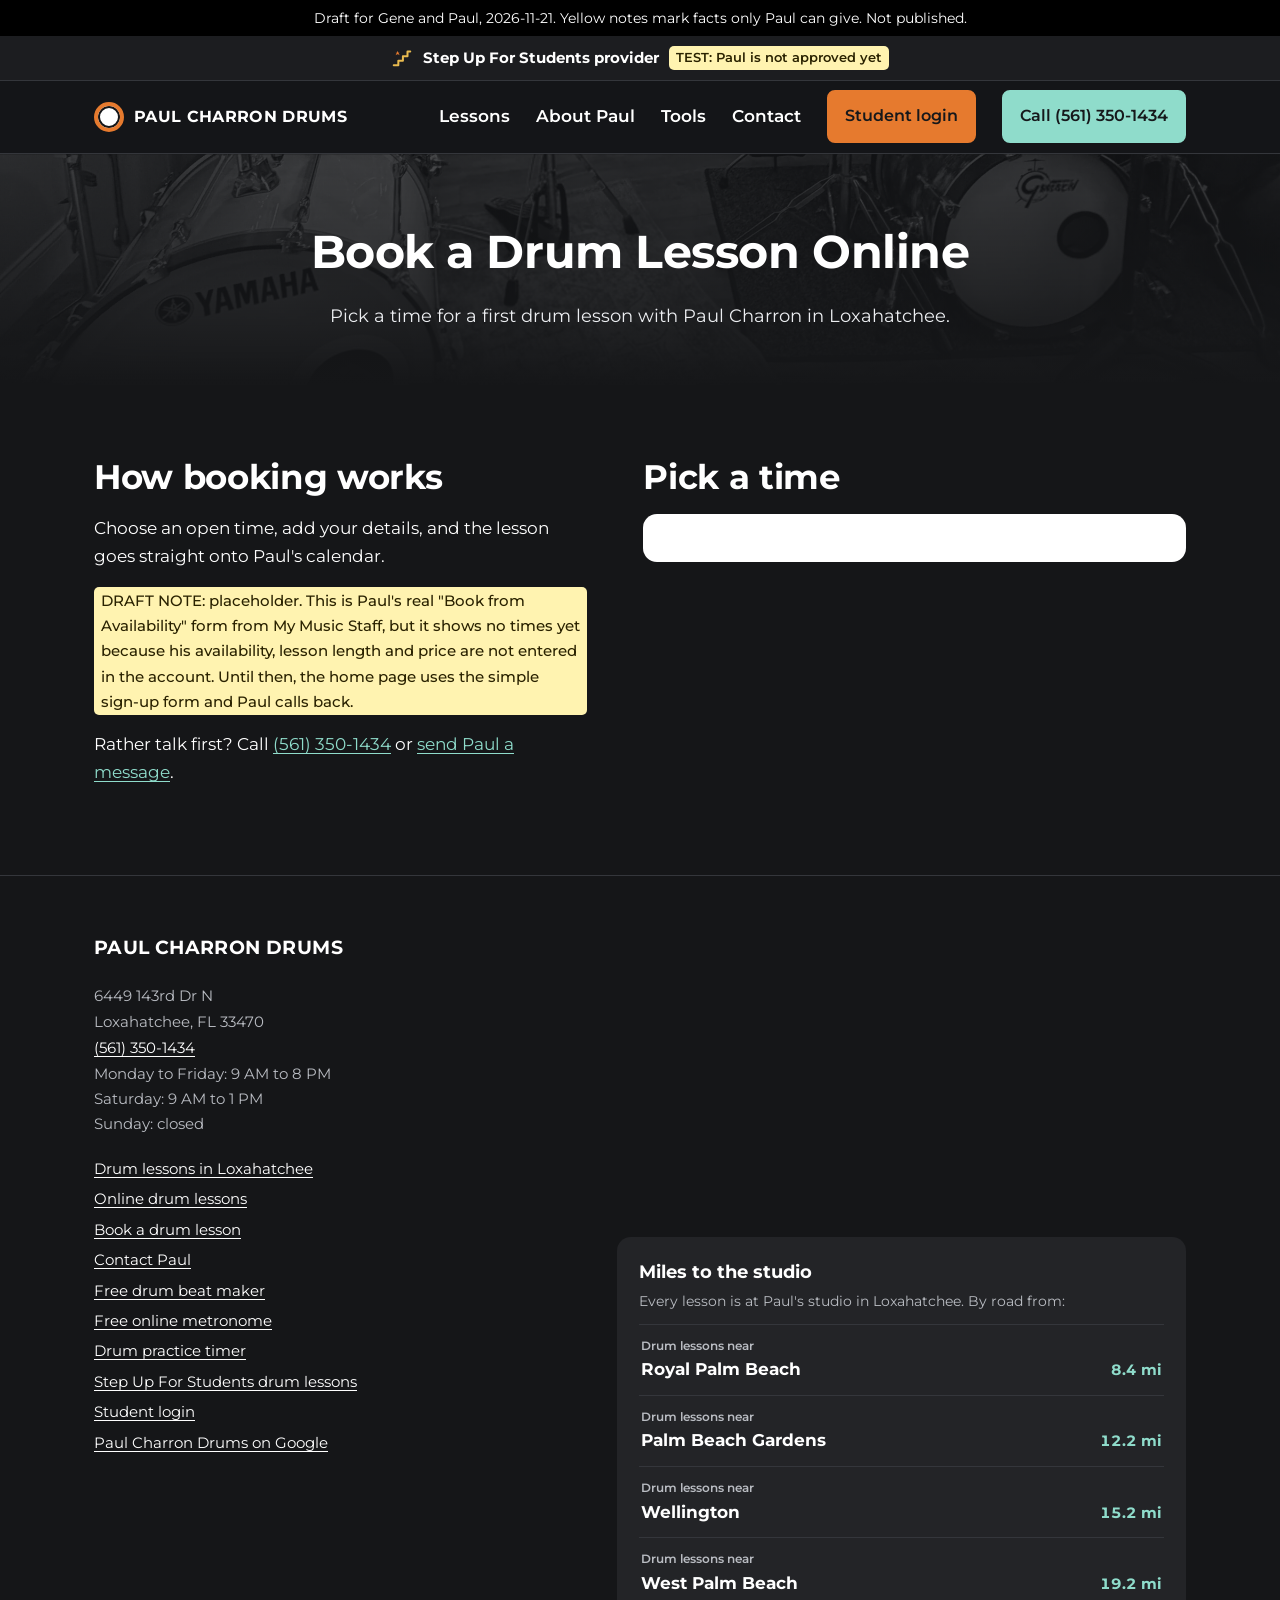
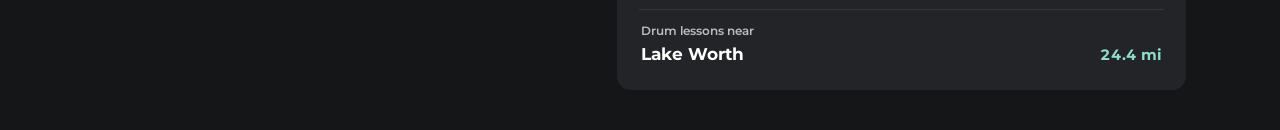
==== commit 167e881b: "Step Up For Students draft page, top strip (test, marked not approved), footer link Co-Authored-By: " ====
--- a/book.html
+++ b/book.html
@@ -10,11 +10,12 @@
 <link rel="preconnect" href="https://fonts.googleapis.com">
 <link rel="preconnect" href="https://fonts.gstatic.com" crossorigin>
 <link href="https://fonts.googleapis.com/css2?family=Montserrat:wght@400;500;600;700&display=swap" rel="stylesheet">
-<link rel="stylesheet" href="styles.css?v=40">
+<link rel="stylesheet" href="styles.css?v=41">
 </head>
 <body>
 
 <div class="draft-bar">Draft for Gene and Paul, 2026-11-21. Yellow notes mark facts only Paul can give. Not published.</div>
+<a class="su-bar" href="step-up-for-students-drum-lessons.html"><svg viewBox="0 0 24 24" aria-hidden="true" focusable="false"><path d="M3 20h5v-5h5v-5h5V5h3"/><path d="M5 9l2.2-4.6L9.4 9 5 6.2h4.4z" class="star"/></svg><span>Step Up For Students provider</span><span class="needs">TEST: Paul is not approved yet</span></a>
 
 <a class="skip" href="#top">Skip to the page content</a>
 
@@ -79,6 +80,7 @@
         <li><a href="drum-beat-maker.html">Free drum beat maker</a></li>
         <li><a href="metronome.html">Free online metronome</a></li>
         <li><a href="practice-timer.html">Drum practice timer</a></li>
+        <li><a href="step-up-for-students-drum-lessons.html">Step Up For Students drum lessons</a></li>
         <li><a href="student-login.html">Student login</a></li>
         <li><a href="https://www.google.com/maps/place/?q=place_id:ChIJOVCGmioh2YgREIuvyYdA8Hk">Paul Charron Drums on Google</a></li>
       </ul>
--- a/styles.css
+++ b/styles.css
@@ -837,4 +837,19 @@
   .steps li:first-child { padding-top: 0; }
   .steps li + li { border-left: 0; border-top: 1px solid var(--line); }
   .steps li::before, .steps li:nth-child(2)::before, .steps li:nth-child(3)::before { grid-row: 1 / span 3; width: auto; height: auto; margin: 0; border: 0; box-shadow: none; font-size: 1.8rem; line-height: 1.1; }
-}+}
+/* Step Up For Students: top-of-page strip (test) and the scholarship page (Gene, 2026-11-22).
+   The icon is our own drawing, not Step Up's logo. */
+.su-bar { display: flex; flex-wrap: wrap; justify-content: center; align-items: center; gap: 6px 10px; padding: 9px 16px; background: var(--panel); border-bottom: 1px solid var(--line); color: #fff; font-weight: 700; font-size: 0.95rem; text-decoration: none; }
+.su-bar:hover { color: var(--teal); }
+.su-bar svg { width: 22px; height: 22px; fill: none; stroke: var(--brass, #e9bb4f); stroke-width: 2.2; stroke-linecap: round; stroke-linejoin: round; flex: none; }
+.su-bar svg .star { fill: var(--hoop, #e67a2e); stroke: none; }
+.su-bar .needs { font-weight: 600; font-size: 0.8rem; }
+.su-page { max-width: 860px; }
+.su-page h2 { text-align: left; margin-top: 1.6em; }
+.su-page h3 { font-size: 1.1rem; margin: 1.3em 0 0.3em; }
+.su-list { padding-left: 1.2em; line-height: 1.8; }
+.su-ways { display: grid; grid-template-columns: 1fr 1fr; gap: 20px; margin-top: 18px; }
+.su-way { background: var(--card); border-radius: 12px; padding: 22px; }
+.su-way h3 { margin-top: 0; }
+@media (max-width: 860px) { .su-ways { grid-template-columns: 1fr; } .su-bar { font-size: 0.88rem; padding: 8px 12px; } }
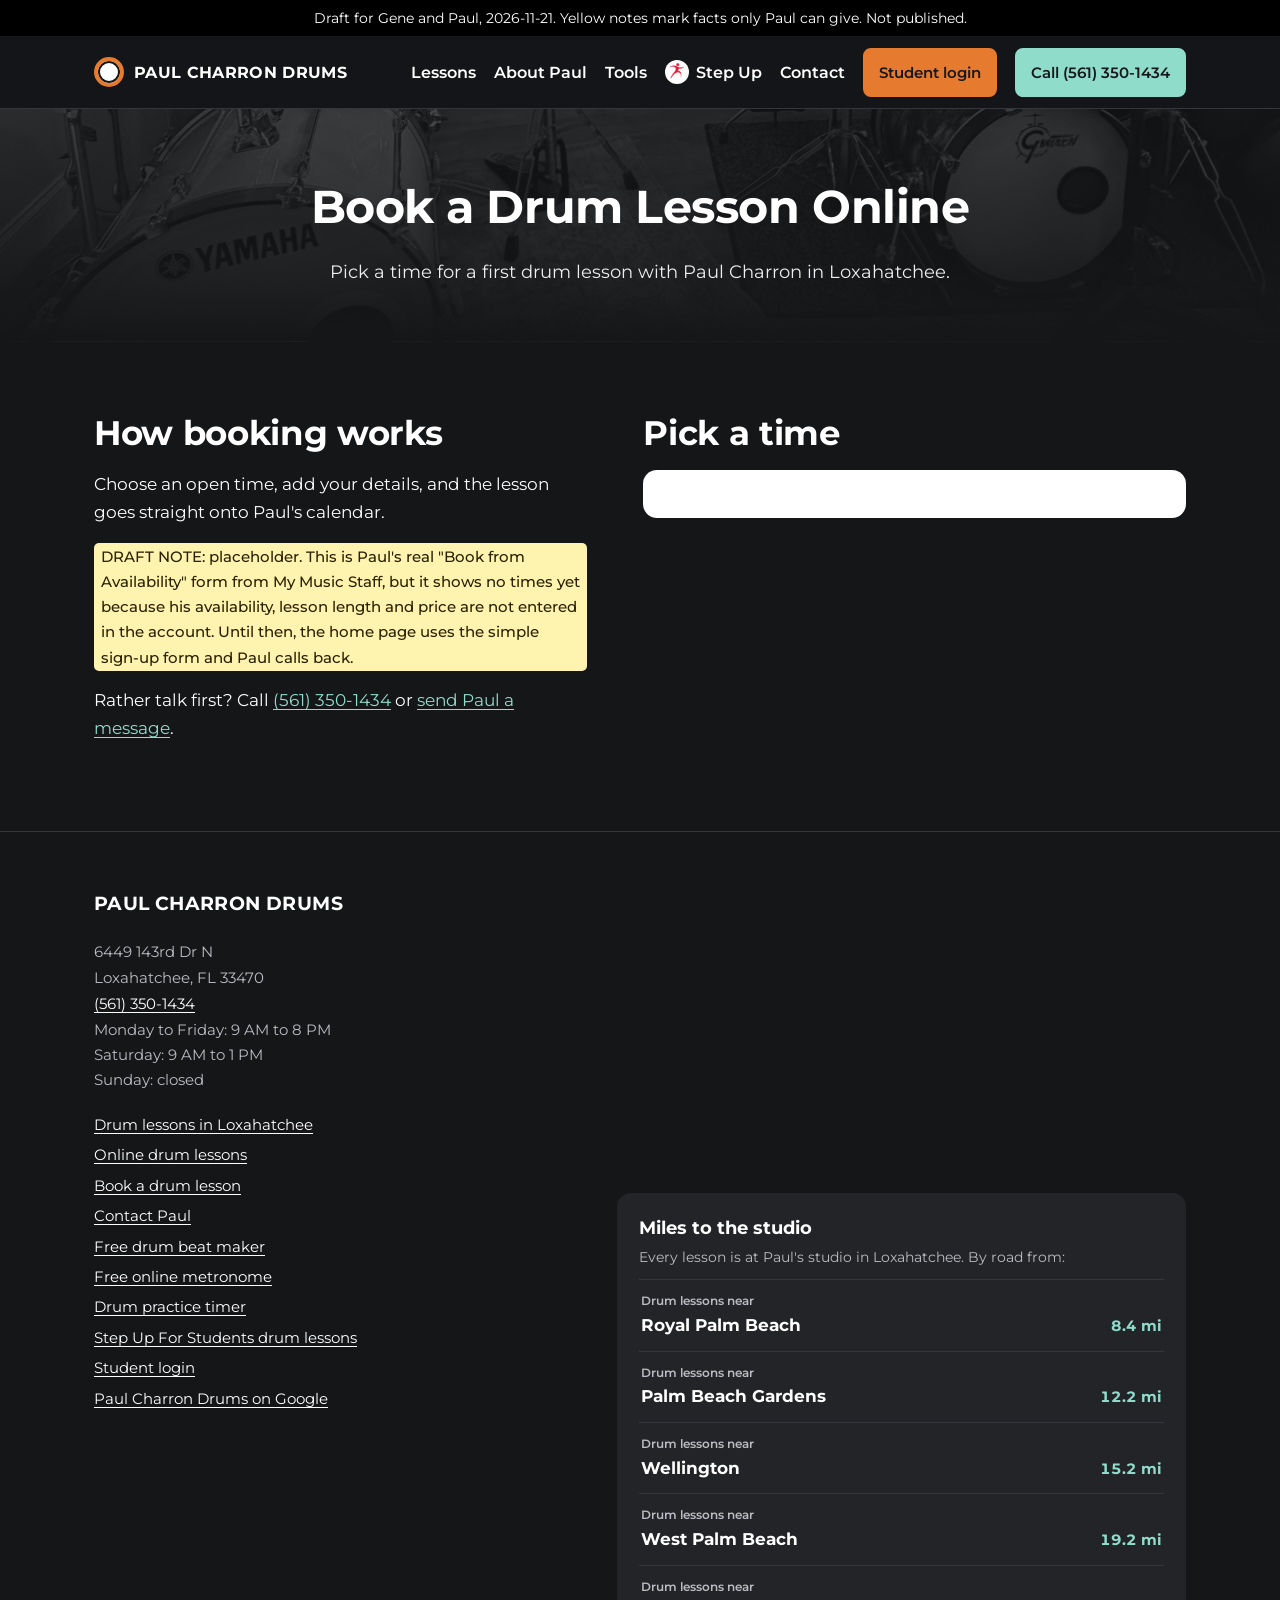
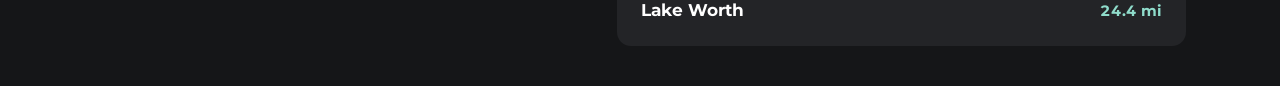
==== commit c0b10bf6: "Step Up: menu item and hero badge with Step Up's mark, top strip removed Co-Authored-By: Claude Fabl" ====
--- a/book.html
+++ b/book.html
@@ -10,12 +10,11 @@
 <link rel="preconnect" href="https://fonts.googleapis.com">
 <link rel="preconnect" href="https://fonts.gstatic.com" crossorigin>
 <link href="https://fonts.googleapis.com/css2?family=Montserrat:wght@400;500;600;700&display=swap" rel="stylesheet">
-<link rel="stylesheet" href="styles.css?v=41">
+<link rel="stylesheet" href="styles.css?v=44">
 </head>
 <body>
 
 <div class="draft-bar">Draft for Gene and Paul, 2026-11-21. Yellow notes mark facts only Paul can give. Not published.</div>
-<a class="su-bar" href="step-up-for-students-drum-lessons.html"><svg viewBox="0 0 24 24" aria-hidden="true" focusable="false"><path d="M3 20h5v-5h5v-5h5V5h3"/><path d="M5 9l2.2-4.6L9.4 9 5 6.2h4.4z" class="star"/></svg><span>Step Up For Students provider</span><span class="needs">TEST: Paul is not approved yet</span></a>
 
 <a class="skip" href="#top">Skip to the page content</a>
 
@@ -27,6 +26,7 @@
       <a href="index.html#lessons">Lessons</a>
       <a href="index.html#about">About Paul</a>
       <a href="index.html#tools">Tools</a>
+      <a class="su-nav" href="step-up-for-students-drum-lessons.html"><img src="img/step-up-for-students-icon.png" alt="" width="22" height="22">Step Up</a>
       <a href="contact.html">Contact</a>
       <a class="btn small login" href="student-login.html">Student login</a>
       <a class="btn small" href="tel:+15613501434">Call (561) 350-1434</a>
--- a/styles.css
+++ b/styles.css
@@ -853,3 +853,27 @@
 .su-way { background: var(--card); border-radius: 12px; padding: 22px; }
 .su-way h3 { margin-top: 0; }
 @media (max-width: 860px) { .su-ways { grid-template-columns: 1fr; } .su-bar { font-size: 0.88rem; padding: 8px 12px; } }
+
+/* Step Up For Students in the menu and as a hero badge (Gene, 2026-11-22). Our own drawn icon, not Step Up's logo. */
+.su-nav { display: inline-flex; align-items: center; gap: 7px; }
+.su-nav svg, .hero-su svg { width: 20px; height: 20px; fill: none; stroke: var(--brass, #e9bb4f); stroke-width: 2.2; stroke-linecap: round; stroke-linejoin: round; flex: none; }
+.su-nav svg .star, .hero-su svg .star { fill: var(--hoop, #e67a2e); stroke: none; }
+.hero-su { display: inline-flex; align-items: center; gap: 8px; margin: 10px 0 0; padding: 9px 16px; border: 1px solid rgba(233, 187, 79, 0.6); border-radius: 18px; background: rgba(233, 187, 79, 0.1); color: #fff; font-weight: 600; font-size: 0.86rem; text-decoration: none; }
+.hero-su:hover { border-color: var(--brass, #e9bb4f); color: var(--brass, #e9bb4f); }
+@media (max-width: 1000px) { .hero-su { margin-top: 12px; } }
+@media (max-width: 860px) { .hero-su { margin-top: 8px; padding: 6px 12px 6px 9px; border-radius: 999px; font-size: 0.82rem; justify-self: start; } .hero-su svg { width: 16px; height: 16px; } }
+
+/* Step Up For Students' own mark on a white chip (their mark is drawn for a white background). */
+.su-nav img, .hero-su img { width: 24px; height: 24px; padding: 3px; background: #fff; border-radius: 50%; flex: none; }
+/* Narrow desktops (1141 to 1259px): tighten the menu so the extra item fits on one row. */
+@media (min-width: 1141px) {
+  .nav { gap: 18px; }
+  .nav a { font-size: 1.02rem; }
+  .nav a.btn.small { padding: 10px 14px; font-size: 0.96rem; }
+}
+@media (min-width: 1141px) and (max-width: 1199px) {
+  .nav { gap: 14px; }
+  .nav a { font-size: 0.98rem; }
+  .nav a.btn.small { padding: 10px 12px; font-size: 0.93rem; }
+  .brand { font-size: 0.95rem; }
+}
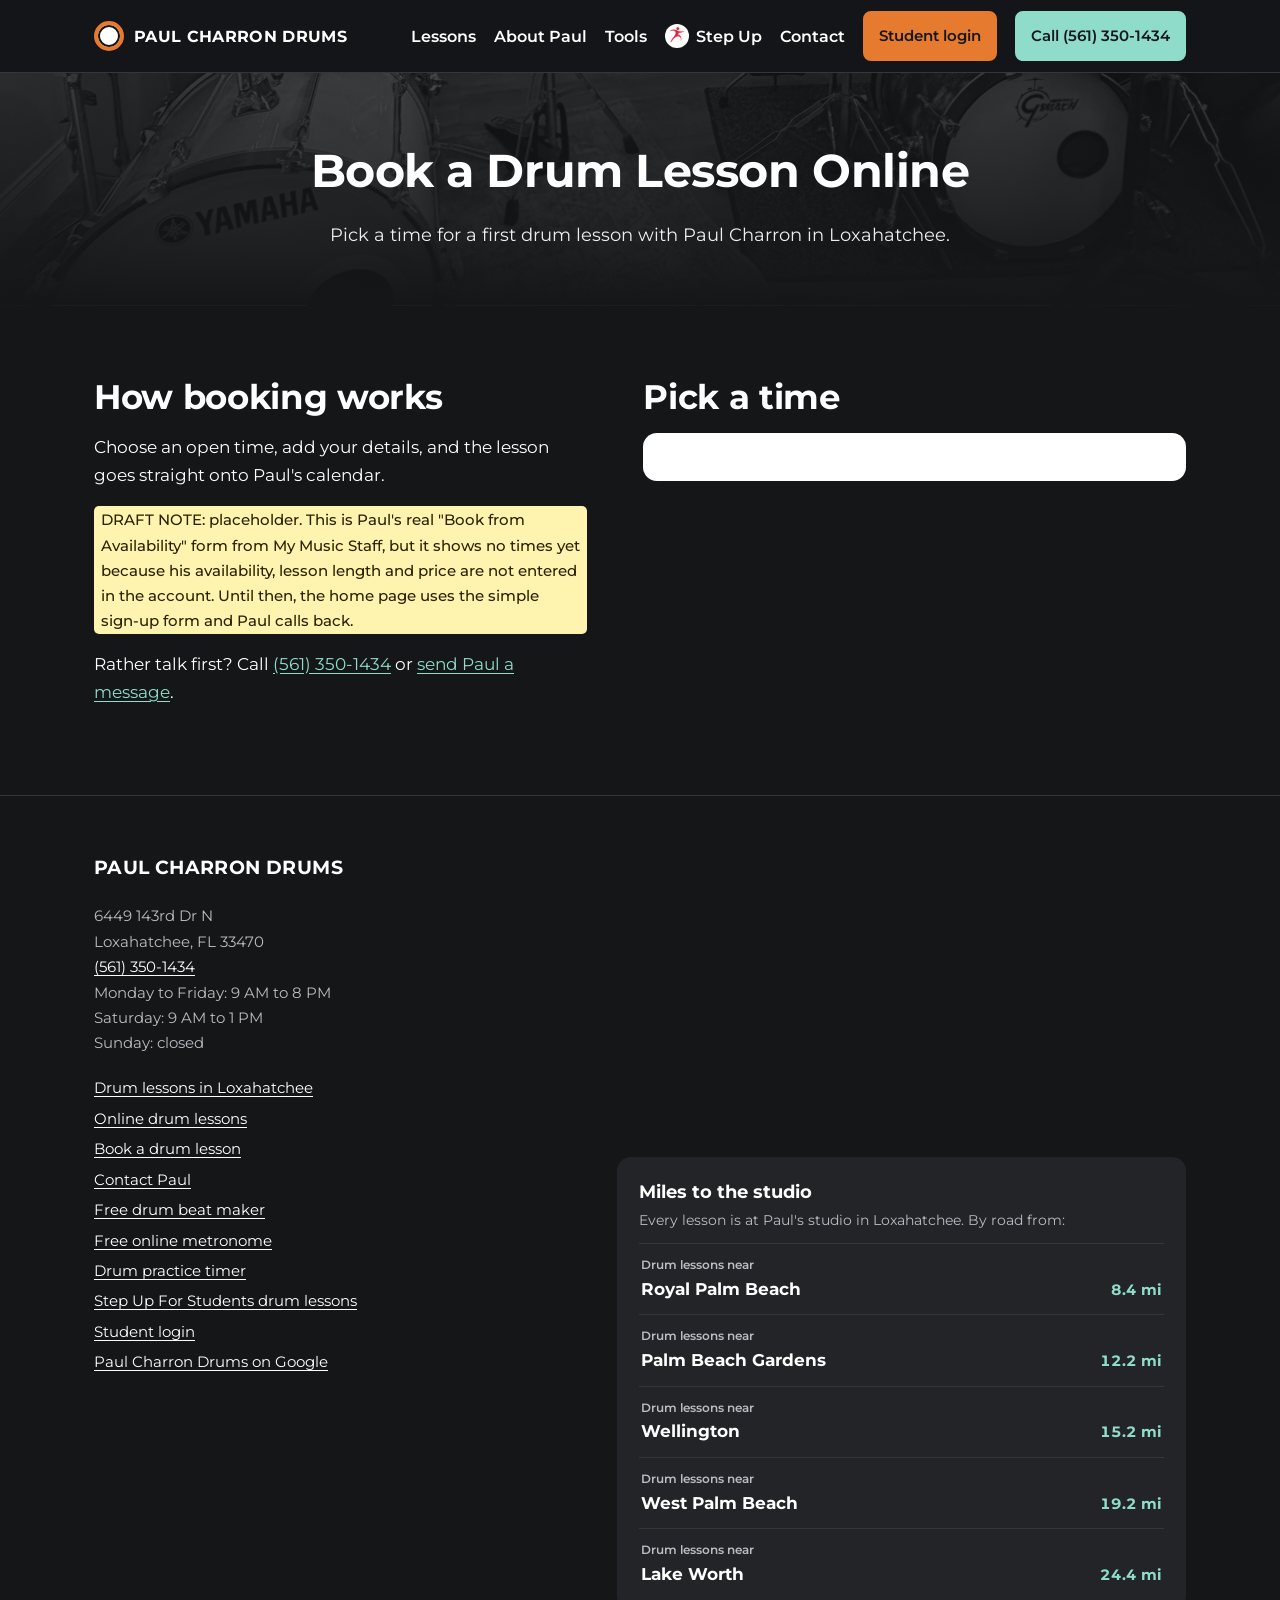
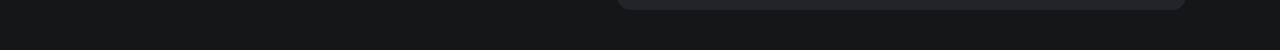
==== commit 8ae1d5b6: "Phone hero badges as a two-by-two grid; draft bar removed Co-Authored-By: Claude Fable 5.2 <noreply@" ====
--- a/book.html
+++ b/book.html
@@ -10,11 +10,9 @@
 <link rel="preconnect" href="https://fonts.googleapis.com">
 <link rel="preconnect" href="https://fonts.gstatic.com" crossorigin>
 <link href="https://fonts.googleapis.com/css2?family=Montserrat:wght@400;500;600;700&display=swap" rel="stylesheet">
-<link rel="stylesheet" href="styles.css?v=44">
+<link rel="stylesheet" href="styles.css?v=49">
 </head>
 <body>
-
-<div class="draft-bar">Draft for Gene and Paul, 2026-11-21. Yellow notes mark facts only Paul can give. Not published.</div>
 
 <a class="skip" href="#top">Skip to the page content</a>
 
--- a/styles.css
+++ b/styles.css
@@ -877,3 +877,43 @@
   .nav a.btn.small { padding: 10px 12px; font-size: 0.93rem; }
   .brand { font-size: 0.95rem; }
 }
+
+/* Phone header: larger business name (Gene, 2026-11-22). Scales with the screen so the name and Menu button still fit. */
+@media (max-width: 860px) { .brand { font-size: clamp(0.8rem, 4.3vw, 1.15rem); } }
+@media (max-width: 340px) { .brand { font-size: 0.82rem; } }
+
+/* Phone: make the drum backdrop show (Gene, 2026-11-22). On a tall phone hero the old "cover" sizing zoomed the photo
+   until only a blur of floor was left. Here the photo is sized to the top of the hero, framed on the Yamaha kit,
+   under a lighter fade. */
+@media (max-width: 860px) {
+  .hero, .page-head {
+    background-image:
+      linear-gradient(rgba(21, 22, 24, 0.5), rgba(21, 22, 24, 0.7) 260px, var(--bg) 500px),
+      url("img/hero-backdrop-drums-2400.webp");
+    background-size: auto, auto 500px;
+    background-position: center top, 9% top;
+    background-repeat: no-repeat;
+  }
+  .hero h1, .hero p.lead, .page-head h1, .page-head p { text-shadow: 0 1px 10px rgba(0, 0, 0, 0.75); }
+}
+/* Phone hero: the four badges become a tidy two-by-two grid of equal cards (Gene, 2026-11-22).
+   Before, they were pills of different widths that wrapped onto three uneven rows. Desktop is unchanged. */
+@media (max-width: 860px) {
+  .hero .wrap > div:first-child { display: grid; grid-template-columns: 1fr 1fr; column-gap: 8px; }
+  .hero .wrap > div:first-child > h1,
+  .hero .wrap > div:first-child > p,
+  .hero .wrap > div:first-child > .hero-actions { grid-column: 1 / -1; }
+  .hero p.lead { margin-bottom: 10px; }
+  .hero-badges { display: contents; }
+  .hero-badges li, .hero-su {
+    display: flex; align-items: center; gap: 8px; margin: 8px 0 0; padding: 9px 10px; min-height: 58px; text-wrap: balance;
+    border: 1px solid rgba(143, 220, 203, 0.5); border-radius: 12px; background: rgba(21, 22, 24, 0.62);
+    font-size: 0.8rem; font-weight: 600; line-height: 1.25; text-align: left; justify-self: stretch;
+  }
+  .hero-badges li::before { width: 18px; height: 18px; }
+  .hero-su { border-color: rgba(233, 187, 79, 0.65); }
+  .hero-su img { width: 22px; height: 22px; padding: 2px; }
+  .hero-actions { margin-top: 18px; }
+}
+/* Tablets (861 to 1000px): keep the Step Up badge on its own centered line under the badges box. */
+@media (min-width: 861px) and (max-width: 1000px) { .hero-su { display: flex; width: fit-content; margin: 12px auto 0; } }
